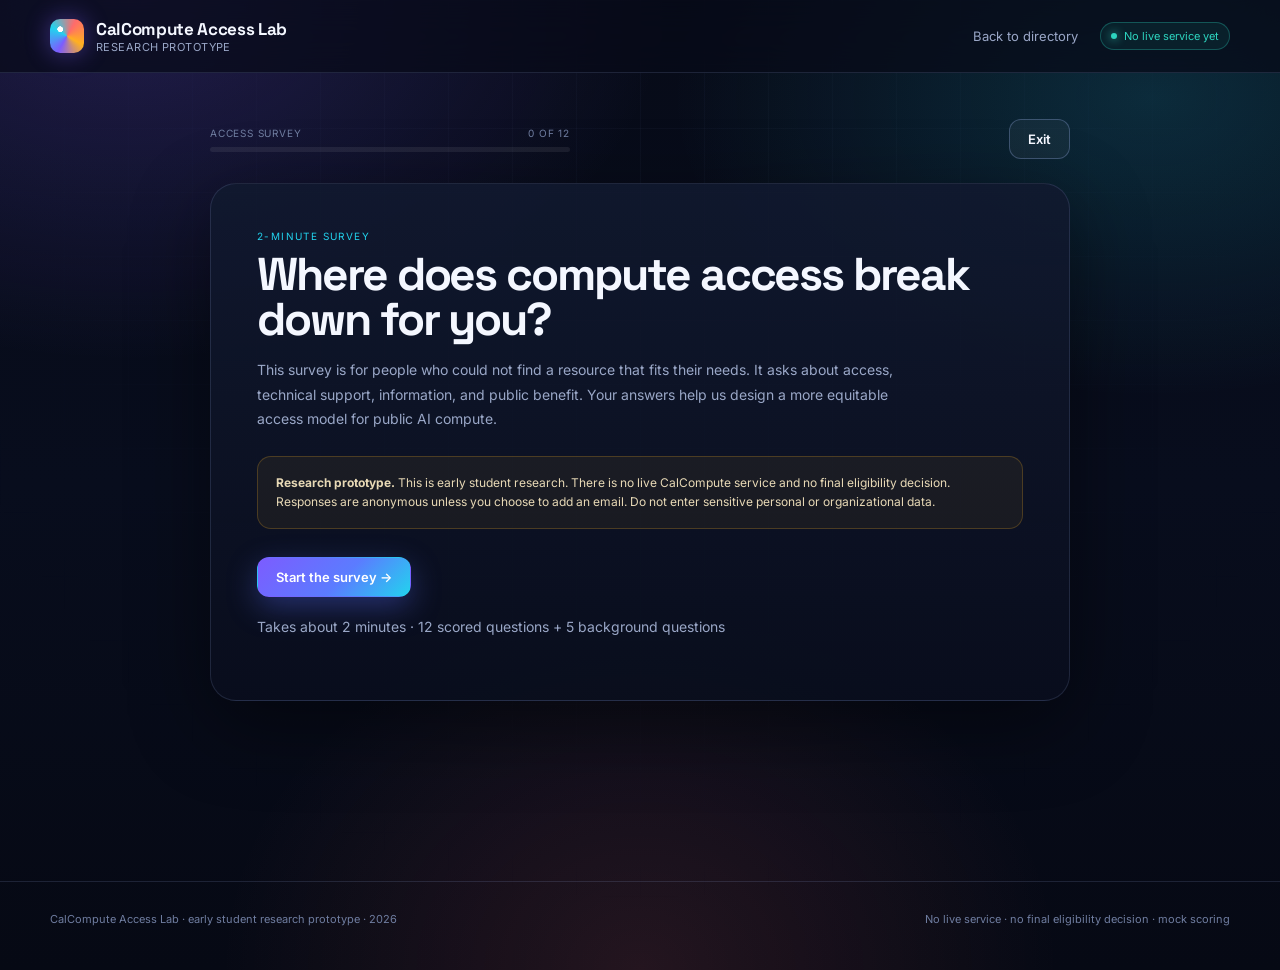
==== survey/index.html @ 409b7c7a "Add CalCompute access survey research prototype" ====
<!doctype html>
<html lang="en">
<head>
  <meta charset="utf-8">
  <meta name="viewport" content="width=device-width, initial-scale=1">
  <title>CalCompute Access Survey — Research prototype</title>
  <meta name="description" content="A 2-minute survey about access to public AI compute for California public-interest users.">
  <link rel="stylesheet" href="../assets/styles.css">
</head>
<body>

<header class="site-header">
  <div class="wrap">
    <a class="brand" href="../index.html">
      <span class="brand-mark" aria-hidden="true"></span>
      <span>
        <span class="brand-name">CalCompute Access Lab</span>
        <span class="brand-sub">Research prototype</span>
      </span>
    </a>
    <nav class="nav" aria-label="Primary">
      <a href="../index.html">Back to directory</a>
      <span class="badge">No live service yet</span>
    </nav>
  </div>
</header>

<main class="survey-page">
  <div class="survey-shell">

    <div class="survey-top">
      <div class="progress-wrap">
        <div class="progress-label">
          <span>Access survey</span>
          <span id="progressText">0 of 12</span>
        </div>
        <div class="progress-track">
          <div class="progress-fill" id="progressFill"></div>
        </div>
      </div>
      <a class="btn btn-ghost" href="../index.html">Exit</a>
    </div>

    <section class="survey-card" id="introCard">
      <div class="survey-intro">
        <div class="section-kicker">2-minute survey</div>
        <h1>Where does compute access break down for you?</h1>
        <p>
          This survey is for people who could not find a resource that fits their needs.
          It asks about access, technical support, information, and public benefit.
          Your answers help us design a more equitable access model for public AI compute.
        </p>
        <div class="consent">
          <strong>Research prototype.</strong> This is early student research. There is no live CalCompute
          service and no final eligibility decision. Responses are anonymous unless you choose to add an email.
          Do not enter sensitive personal or organizational data.
        </div>
        <button class="btn btn-primary" type="button" id="startBtn">Start the survey →</button>
        <p class="fine">Takes about 2 minutes · 12 scored questions + 5 background questions</p>
      </div>
    </section>

    <form class="survey-card" id="surveyForm" novalidate style="display:none;">
      <section class="section-block">
        <div class="section-kicker">About you</div>
        <h2>Context</h2>
        <p class="hint">These questions are not scored. They help us understand who is answering.</p>

        <div class="field-grid">
          <div class="field">
            <label for="role">Your role</label>
            <select id="role" name="role">
              <option value="">Select one</option>
              <option>Community college instructor</option>
              <option>Community college staff</option>
              <option>Nonprofit staff or lead</option>
              <option>State analyst</option>
              <option>County or city analyst</option>
              <option>Independent researcher</option>
              <option>Small social enterprise / B Corp</option>
              <option>Student</option>
              <option>Other</option>
            </select>
          </div>

          <div class="field">
            <label for="orgType">Organization type</label>
            <select id="orgType" name="orgType">
              <option value="">Select one</option>
              <option>Community college</option>
              <option>Nonprofit</option>
              <option>State agency</option>
              <option>County agency</option>
              <option>City agency</option>
              <option>Tribal organization</option>
              <option>Small social enterprise / B Corp</option>
              <option>Independent / no institution</option>
              <option>Other</option>
            </select>
          </div>

          <div class="field">
            <label for="region">California region</label>
            <select id="region" name="region">
              <option value="">Select one</option>
              <option>North State</option>
              <option>Redwood</option>
              <option>Capital</option>
              <option>Sierra</option>
              <option>Bay Area</option>
              <option>North San Joaquin</option>
              <option>Central San Joaquin</option>
              <option>Central Coast</option>
              <option>Kern County</option>
              <option>Los Angeles County</option>
              <option>Orange County</option>
              <option>Inland SoCal</option>
              <option>Southern Border</option>
              <option>Statewide</option>
              <option>Outside California</option>
            </select>
          </div>

          <div class="field">
            <label for="stage">Project stage</label>
            <select id="stage" name="stage">
              <option value="">Select one</option>
              <option>Idea</option>
              <option>Pilot</option>
              <option>Operating</option>
              <option>Scaling</option>
            </select>
          </div>

          <div class="field full">
            <label for="lookingFor">What resource were you looking for?</label>
            <textarea id="lookingFor" name="lookingFor" placeholder="For example: GPU hours for a class, inference credits for a small public service, help fine-tuning an open model…"></textarea>
          </div>
        </div>
      </section>

      <section class="section-block">
        <div class="section-kicker">Dimension 1</div>
        <h2>Resource accessibility</h2>
        <p class="hint">Higher scores mean more limited access.</p>
        <div id="questions-resource"></div>
      </section>

      <section class="section-block">
        <div class="section-kicker">Dimension 2</div>
        <h2>Technical capacity</h2>
        <p class="hint">Higher scores mean more support is needed.</p>
        <div id="questions-support"></div>
      </section>

      <section class="section-block">
        <div class="section-kicker">Dimension 3</div>
        <h2>Complete information</h2>
        <p class="hint">Higher scores mean less clarity about what you qualify for.</p>
        <div id="questions-info"></div>
      </section>

      <section class="section-block">
        <div class="section-kicker">Dimension 4</div>
        <h2>Public benefit</h2>
        <p class="hint">Higher scores mean stronger public value.</p>
        <div id="questions-benefit"></div>
      </section>

      <div class="form-error" id="formError" role="alert">
        Please answer all 12 scored questions before seeing your result.
      </div>

      <div class="survey-actions">
        <span class="fine">Your result is a preliminary screening, not a final decision.</span>
        <button class="btn btn-primary" type="submit" id="submitBtn">See my result →</button>
      </div>
    </form>

    <section class="survey-card result" id="resultCard">
      <div class="result-head">
        <div>
          <div class="result-band" id="resultBand">Result</div>
          <h1 id="resultTitle">Your access profile</h1>
          <p class="sub" id="resultSub"></p>
        </div>
        <a class="btn btn-ghost" href="../index.html">Back to directory</a>
      </div>

      <div class="score-grid">
        <div class="score-card">
          <div class="k">Access need</div>
          <div class="v"><span id="scoreAccess">0</span><span style="font-size:12px;color:#9aa7c7;"> / 15</span></div>
          <div class="d">Resource accessibility</div>
        </div>
        <div class="score-card">
          <div class="k">Information need</div>
          <div class="v"><span id="scoreInfo">0</span><span style="font-size:12px;color:#9aa7c7;"> / 15</span></div>
          <div class="d">Complete information</div>
        </div>
        <div class="score-card">
          <div class="k">Support need</div>
          <div class="v"><span id="scoreSupport">0</span><span style="font-size:12px;color:#9aa7c7;"> / 15</span></div>
          <div class="d">Technical capacity</div>
        </div>
        <div class="score-card">
          <div class="k">Public benefit</div>
          <div class="v"><span id="scoreBenefit">0</span><span style="font-size:12px;color:#9aa7c7;"> / 15</span></div>
          <div class="d">Public benefit</div>
        </div>
      </div>

      <div class="matrix-card">
        <div class="matrix-head">
          <h3>Equity Access Matrix</h3>
          <div class="legend">
            <span><i style="background:#ff6b6b;"></i> Priority</span>
            <span><i style="background:#ffb020;"></i> Eligible with support</span>
            <span><i style="background:#2dd4bf;"></i> Signpost</span>
            <span><i style="background:#7c5cff;"></i> Sample users</span>
          </div>
        </div>
        <svg id="matrix" viewBox="0 0 820 560" role="img" aria-label="Equity access matrix showing need, public benefit, and support need"></svg>
        <p class="matrix-note">
          X = need (resource access + information). Y = public benefit. Bubble size = support need.
          Sample users are illustrative; your dot is the highlighted one.
        </p>
      </div>

      <div class="bars">
        <div class="bar-row"><span class="name">Resource access</span><span class="bar-track"><span class="bar-fill" id="barAccess"></span></span><span class="val" id="barAccessVal">0/15</span></div>
        <div class="bar-row"><span class="name">Information</span><span class="bar-track"><span class="bar-fill" id="barInfo"></span></span><span class="val" id="barInfoVal">0/15</span></div>
        <div class="bar-row"><span class="name">Support need</span><span class="bar-track"><span class="bar-fill" id="barSupport"></span></span><span class="val" id="barSupportVal">0/15</span></div>
        <div class="bar-row"><span class="name">Public benefit</span><span class="bar-track"><span class="bar-fill" id="barBenefit"></span></span><span class="val" id="barBenefitVal">0/15</span></div>
      </div>

      <div class="next-box" id="nextBox"></div>

      <div class="result-actions">
        <button class="btn btn-primary" type="button" id="downloadBtn">Download my result (JSON)</button>
        <button class="btn btn-ghost" type="button" id="retakeBtn">Retake the survey</button>
      </div>

      <p class="fine">
        This prototype does not provide access to CalCompute or any other compute resource.
        It does not make a final eligibility decision. If you add an email, it is used only to follow up
        about this research.
      </p>
    </section>

  </div>
</main>

<footer class="site-footer">
  <div class="wrap">
    <div>CalCompute Access Lab · early student research prototype · 2026</div>
    <div>No live service · no final eligibility decision · mock scoring</div>
  </div>
</footer>

<script src="../assets/matrix.js"></script>
<script src="../assets/survey.js"></script>
</body>
</html>
---- assets/styles.css ----
@import url("https://fonts.googleapis.com/css2?family=Inter:wght@400;500;600;700&family=Space+Grotesk:wght@500;600;700&display=swap");

:root {
  --bg: #070b18;
  --bg-2: #0b1226;
  --panel: rgba(18, 26, 48, 0.72);
  --panel-2: rgba(26, 36, 66, 0.72);
  --stroke: rgba(150, 170, 220, 0.16);
  --stroke-strong: rgba(170, 190, 255, 0.28);
  --text: #f4f7ff;
  --muted: #9aa7c7;
  --muted-2: #6f7da0;
  --violet: #7c5cff;
  --cyan: #22d3ee;
  --coral: #ff6b6b;
  --amber: #ffb020;
  --mint: #2dd4bf;
  --blue: #4f8cff;
  --shadow: 0 24px 80px rgba(0, 0, 0, 0.45);
  --radius: 22px;
  --radius-sm: 14px;
}

* { box-sizing: border-box; }

html, body {
  margin: 0;
  padding: 0;
  min-height: 100%;
  background: var(--bg);
  color: var(--text);
  font-family: "Inter", -apple-system, BlinkMacSystemFont, "Segoe UI", sans-serif;
  -webkit-font-smoothing: antialiased;
}

body {
  background:
    radial-gradient(900px 600px at 10% 0%, rgba(124, 92, 255, 0.22), transparent 60%),
    radial-gradient(800px 500px at 90% 10%, rgba(34, 211, 238, 0.16), transparent 60%),
    radial-gradient(700px 600px at 50% 100%, rgba(255, 107, 107, 0.12), transparent 60%),
    linear-gradient(180deg, #070b18 0%, #080d1d 50%, #060914 100%);
  overflow-x: hidden;
}

body::before {
  content: "";
  position: fixed;
  inset: 0;
  background-image:
    linear-gradient(rgba(140, 160, 220, 0.045) 1px, transparent 1px),
    linear-gradient(90deg, rgba(140, 160, 220, 0.045) 1px, transparent 1px);
  background-size: 64px 64px;
  mask-image: radial-gradient(circle at 50% 20%, black, transparent 78%);
  pointer-events: none;
  z-index: 0;
}

a { color: inherit; }

.wrap {
  position: relative;
  z-index: 1;
  width: min(1180px, calc(100% - 40px));
  margin: 0 auto;
}

/* ---------------- header ---------------- */

.site-header {
  position: sticky;
  top: 0;
  z-index: 20;
  backdrop-filter: blur(18px);
  background: rgba(7, 11, 24, 0.72);
  border-bottom: 1px solid var(--stroke);
}

.site-header .wrap {
  display: flex;
  align-items: center;
  justify-content: space-between;
  height: 72px;
}

.brand {
  display: flex;
  align-items: center;
  gap: 12px;
  text-decoration: none;
}

.brand-mark {
  width: 34px;
  height: 34px;
  border-radius: 10px;
  background:
    radial-gradient(circle at 30% 30%, #fff 0 8%, transparent 9%),
    conic-gradient(from 210deg, var(--violet), var(--cyan), var(--coral), var(--amber), var(--violet));
  box-shadow: 0 0 24px rgba(124, 92, 255, 0.45);
}

.brand-name {
  font-family: "Space Grotesk", sans-serif;
  font-weight: 700;
  letter-spacing: -0.02em;
  font-size: 17px;
}

.brand-sub {
  display: block;
  font-family: "Inter", sans-serif;
  font-weight: 400;
  font-size: 11px;
  color: var(--muted);
  letter-spacing: 0.04em;
  text-transform: uppercase;
}

.nav {
  display: flex;
  align-items: center;
  gap: 22px;
  font-size: 13px;
  color: var(--muted);
}

.nav a { text-decoration: none; }
.nav a:hover { color: var(--text); }

.badge {
  display: inline-flex;
  align-items: center;
  gap: 7px;
  font-size: 11px;
  color: var(--mint);
  border: 1px solid rgba(45, 212, 191, 0.3);
  background: rgba(45, 212, 191, 0.08);
  padding: 6px 10px;
  border-radius: 999px;
  white-space: nowrap;
}

.badge::before {
  content: "";
  width: 6px;
  height: 6px;
  border-radius: 50%;
  background: var(--mint);
  box-shadow: 0 0 10px var(--mint);
}

/* ---------------- hero ---------------- */

.hero {
  padding: 72px 0 28px;
}

.eyebrow {
  font-size: 11px;
  letter-spacing: 0.18em;
  text-transform: uppercase;
  color: var(--cyan);
  margin-bottom: 18px;
}

h1 {
  font-family: "Space Grotesk", sans-serif;
  font-size: clamp(38px, 6vw, 68px);
  line-height: 0.98;
  letter-spacing: -0.045em;
  margin: 0 0 20px;
  max-width: 900px;
}

.gradient-text {
  background: linear-gradient(92deg, #fff 0%, #b9c7ff 35%, var(--cyan) 62%, var(--violet) 100%);
  -webkit-background-clip: text;
  background-clip: text;
  color: transparent;
}

.lede {
  max-width: 640px;
  font-size: 16px;
  line-height: 1.7;
  color: var(--muted);
  margin: 0 0 28px;
}

.searchbar {
  display: flex;
  align-items: center;
  gap: 10px;
  max-width: 620px;
  padding: 8px 8px 8px 18px;
  border-radius: 16px;
  border: 1px solid var(--stroke-strong);
  background: rgba(14, 20, 40, 0.75);
  box-shadow: inset 0 1px 0 rgba(255, 255, 255, 0.04);
}

.searchbar input {
  flex: 1;
  min-width: 0;
  background: transparent;
  border: 0;
  outline: 0;
  color: var(--text);
  font-size: 14px;
  padding: 10px 0;
}

.searchbar input::placeholder { color: var(--muted-2); }

.btn {
  display: inline-flex;
  align-items: center;
  justify-content: center;
  gap: 9px;
  border: 1px solid transparent;
  border-radius: 12px;
  padding: 11px 18px;
  font-size: 13px;
  font-weight: 600;
  text-decoration: none;
  cursor: pointer;
  transition: transform 0.18s ease, box-shadow 0.18s ease, background 0.18s ease;
  font-family: inherit;
}

.btn:hover { transform: translateY(-1px); }

.btn-primary {
  background: linear-gradient(135deg, var(--violet), #5b7cff 55%, var(--cyan));
  color: #fff;
  box-shadow: 0 10px 30px rgba(92, 110, 255, 0.35);
}

.btn-primary:hover { box-shadow: 0 14px 36px rgba(92, 110, 255, 0.5); }

.btn-ghost {
  background: rgba(255, 255, 255, 0.04);
  border-color: var(--stroke-strong);
  color: var(--text);
}

.btn-ghost:hover { background: rgba(255, 255, 255, 0.08); }

.filters {
  display: flex;
  flex-wrap: wrap;
  gap: 9px;
  margin: 26px 0 0;
}

.pill {
  font-size: 12px;
  color: var(--muted);
  border: 1px solid var(--stroke);
  background: rgba(255, 255, 255, 0.025);
  padding: 8px 12px;
  border-radius: 999px;
  cursor: pointer;
  transition: 0.18s ease;
}

.pill:hover, .pill.active {
  color: var(--text);
  border-color: rgba(124, 92, 255, 0.5);
  background: rgba(124, 92, 255, 0.12);
}

/* ---------------- cards ---------------- */

.section-head {
  display: flex;
  align-items: end;
  justify-content: space-between;
  gap: 20px;
  margin: 54px 0 20px;
}

.section-head h2 {
  font-family: "Space Grotesk", sans-serif;
  font-size: 26px;
  letter-spacing: -0.03em;
  margin: 0;
}

.section-head p {
  margin: 7px 0 0;
  color: var(--muted);
  font-size: 13px;
}

.grid {
  display: grid;
  grid-template-columns: repeat(3, minmax(0, 1fr));
  gap: 16px;
}

.card {
  position: relative;
  padding: 22px;
  border-radius: var(--radius);
  border: 1px solid var(--stroke);
  background: linear-gradient(180deg, rgba(19, 27, 50, 0.82), rgba(11, 17, 34, 0.72));
  box-shadow: 0 18px 50px rgba(0, 0, 0, 0.28);
  overflow: hidden;
  transition: transform 0.2s ease, border-color 0.2s ease;
}

.card:hover {
  transform: translateY(-3px);
  border-color: rgba(124, 92, 255, 0.42);
}

.card::after {
  content: "";
  position: absolute;
  inset: -40% -30% auto auto;
  width: 220px;
  height: 220px;
  border-radius: 50%;
  background: radial-gradient(circle, rgba(124, 92, 255, 0.22), transparent 65%);
  pointer-events: none;
}

.card .tag {
  display: inline-flex;
  font-size: 10px;
  letter-spacing: 0.09em;
  text-transform: uppercase;
  color: var(--cyan);
  background: rgba(34, 211, 238, 0.08);
  border: 1px solid rgba(34, 211, 238, 0.22);
  padding: 5px 8px;
  border-radius: 999px;
  margin-bottom: 16px;
}

.card h3 {
  font-family: "Space Grotesk", sans-serif;
  font-size: 19px;
  letter-spacing: -0.02em;
  margin: 0 0 10px;
}

.card p {
  font-size: 13px;
  line-height: 1.65;
  color: var(--muted);
  margin: 0 0 18px;
}

.card .meta {
  display: flex;
  align-items: center;
  justify-content: space-between;
  font-size: 11px;
  color: var(--muted-2);
  border-top: 1px solid var(--stroke);
  padding-top: 14px;
}

.card .meta a { color: var(--cyan); text-decoration: none; }

/* ---------------- popup ---------------- */

.popup-overlay {
  position: fixed;
  inset: 0;
  z-index: 100;
  display: none;
  align-items: center;
  justify-content: center;
  padding: 20px;
  background: rgba(4, 7, 16, 0.72);
  backdrop-filter: blur(10px);
}

.popup-overlay.open { display: flex; animation: fadeIn 0.25s ease; }

.popup {
  position: relative;
  width: min(520px, 100%);
  border-radius: 26px;
  border: 1px solid rgba(170, 190, 255, 0.28);
  background:
    radial-gradient(500px 240px at 0% 0%, rgba(124, 92, 255, 0.25), transparent 70%),
    radial-gradient(400px 240px at 100% 100%, rgba(34, 211, 238, 0.18), transparent 70%),
    linear-gradient(180deg, #111a34, #0a1022);
  box-shadow: var(--shadow);
  padding: 34px;
  animation: popIn 0.3s cubic-bezier(0.2, 0.9, 0.3, 1.1);
  overflow: hidden;
}

.popup::before {
  content: "";
  position: absolute;
  inset: 0;
  background-image: linear-gradient(rgba(255,255,255,0.03) 1px, transparent 1px), linear-gradient(90deg, rgba(255,255,255,0.03) 1px, transparent 1px);
  background-size: 40px 40px;
  mask-image: radial-gradient(circle at 30% 0%, black, transparent 70%);
  pointer-events: none;
}

.popup .kicker {
  position: relative;
  font-size: 10px;
  letter-spacing: 0.16em;
  text-transform: uppercase;
  color: var(--amber);
  margin-bottom: 16px;
}

.popup h2 {
  position: relative;
  font-family: "Space Grotesk", sans-serif;
  font-size: clamp(26px, 4vw, 34px);
  line-height: 1.08;
  letter-spacing: -0.035em;
  margin: 0 0 14px;
}

.popup p {
  position: relative;
  font-size: 14px;
  line-height: 1.65;
  color: var(--muted);
  margin: 0 0 26px;
}

.popup-actions {
  position: relative;
  display: flex;
  flex-wrap: wrap;
  gap: 10px;
  align-items: center;
}

.popup-close {
  position: absolute;
  top: 16px;
  right: 16px;
  width: 34px;
  height: 34px;
  border-radius: 50%;
  border: 1px solid var(--stroke);
  background: rgba(255, 255, 255, 0.04);
  color: var(--muted);
  font-size: 18px;
  line-height: 1;
  cursor: pointer;
  z-index: 2;
}

.popup-close:hover { color: var(--text); background: rgba(255,255,255,0.08); }

.fab {
  position: fixed;
  right: 24px;
  bottom: 24px;
  z-index: 40;
  display: inline-flex;
  align-items: center;
  gap: 9px;
  padding: 12px 16px;
  border-radius: 999px;
  border: 1px solid rgba(255, 255, 255, 0.16);
  background: rgba(17, 24, 46, 0.9);
  color: var(--text);
  font-size: 12px;
  font-weight: 600;
  cursor: pointer;
  box-shadow: 0 14px 40px rgba(0, 0, 0, 0.4);
  backdrop-filter: blur(12px);
}

.fab:hover { border-color: rgba(124, 92, 255, 0.55); }

.fab-dot {
  width: 8px;
  height: 8px;
  border-radius: 50%;
  background: var(--amber);
  box-shadow: 0 0 12px var(--amber);
}

/* ---------------- footer ---------------- */

.site-footer {
  margin-top: 80px;
  border-top: 1px solid var(--stroke);
  padding: 28px 0 42px;
  color: var(--muted-2);
  font-size: 11px;
  line-height: 1.7;
}

.site-footer .wrap {
  display: flex;
  flex-wrap: wrap;
  justify-content: space-between;
  gap: 18px;
}

/* ---------------- survey ---------------- */

.survey-page {
  padding: 46px 0 100px;
}

.survey-shell {
  width: min(860px, calc(100% - 36px));
  margin: 0 auto;
  position: relative;
  z-index: 1;
}

.survey-top {
  display: flex;
  align-items: center;
  justify-content: space-between;
  gap: 16px;
  margin-bottom: 24px;
}

.progress-wrap {
  flex: 1;
  max-width: 360px;
}

.progress-label {
  display: flex;
  justify-content: space-between;
  font-size: 10px;
  letter-spacing: 0.08em;
  text-transform: uppercase;
  color: var(--muted-2);
  margin-bottom: 8px;
}

.progress-track {
  height: 5px;
  border-radius: 999px;
  background: rgba(255, 255, 255, 0.07);
  overflow: hidden;
}

.progress-fill {
  height: 100%;
  width: 0%;
  border-radius: inherit;
  background: linear-gradient(90deg, var(--violet), var(--cyan), var(--mint));
  transition: width 0.35s ease;
}

.survey-card {
  border-radius: 26px;
  border: 1px solid var(--stroke);
  background: linear-gradient(180deg, rgba(17, 25, 47, 0.9), rgba(9, 14, 29, 0.84));
  box-shadow: var(--shadow);
  padding: clamp(24px, 5vw, 46px);
}

.survey-intro h1 {
  font-size: clamp(32px, 5vw, 46px);
  margin-bottom: 16px;
}

.survey-intro p {
  color: var(--muted);
  font-size: 14px;
  line-height: 1.75;
  max-width: 640px;
}

.consent {
  margin: 24px 0 28px;
  padding: 16px 18px;
  border-radius: 14px;
  border: 1px solid rgba(255, 176, 32, 0.22);
  background: rgba(255, 176, 32, 0.06);
  font-size: 12px;
  line-height: 1.65;
  color: #e8d9b6;
}

.section-block {
  padding: 28px 0;
  border-top: 1px solid var(--stroke);
}

.section-block:first-of-type { border-top: 0; padding-top: 0; }

.section-kicker {
  font-size: 10px;
  letter-spacing: 0.14em;
  text-transform: uppercase;
  color: var(--cyan);
  margin-bottom: 10px;
}

.section-block h2 {
  font-family: "Space Grotesk", sans-serif;
  font-size: 22px;
  letter-spacing: -0.02em;
  margin: 0 0 8px;
}

.section-block .hint {
  color: var(--muted);
  font-size: 12px;
  line-height: 1.6;
  margin: 0 0 18px;
}

.field-grid {
  display: grid;
  grid-template-columns: 1fr 1fr;
  gap: 14px;
}

.field {
  display: flex;
  flex-direction: column;
  gap: 7px;
}

.field.full { grid-column: 1 / -1; }

.field label {
  font-size: 11px;
  color: var(--muted);
  letter-spacing: 0.03em;
}

.field select,
.field input,
.field textarea {
  width: 100%;
  border: 1px solid var(--stroke-strong);
  background: rgba(8, 13, 28, 0.7);
  color: var(--text);
  border-radius: 11px;
  padding: 11px 12px;
  font-family: inherit;
  font-size: 13px;
  outline: none;
}

.field select:focus,
.field input:focus,
.field textarea:focus { border-color: rgba(124, 92, 255, 0.62); }

.field textarea { min-height: 82px; resize: vertical; }

.question {
  padding: 18px 0;
  border-top: 1px solid rgba(150, 170, 220, 0.1);
}

.question:first-of-type { border-top: 0; padding-top: 0; }

.q-title {
  font-size: 14px;
  line-height: 1.55;
  margin: 0 0 12px;
  color: #e9eeff;
}

.likert {
  display: grid;
  grid-template-columns: repeat(6, minmax(0, 1fr));
  gap: 8px;
}

.likert input { position: absolute; opacity: 0; pointer-events: none; }

.likert label {
  display: flex;
  flex-direction: column;
  align-items: center;
  justify-content: center;
  gap: 4px;
  min-height: 58px;
  padding: 8px 6px;
  border-radius: 12px;
  border: 1px solid var(--stroke);
  background: rgba(255, 255, 255, 0.025);
  cursor: pointer;
  text-align: center;
  transition: 0.16s ease;
}

.likert label:hover { border-color: rgba(124, 92, 255, 0.48); background: rgba(124, 92, 255, 0.08); }

.likert input:checked + label {
  border-color: var(--violet);
  background: linear-gradient(180deg, rgba(124, 92, 255, 0.26), rgba(34, 211, 238, 0.1));
  box-shadow: 0 0 0 1px rgba(124, 92, 255, 0.32), 0 8px 24px rgba(124, 92, 255, 0.18);
}

.likert .num {
  font-family: "Space Grotesk", sans-serif;
  font-size: 15px;
  font-weight: 700;
}

.likert .lbl {
  font-size: 9px;
  line-height: 1.25;
  color: var(--muted);
}

.survey-actions {
  display: flex;
  flex-wrap: wrap;
  gap: 10px;
  align-items: center;
  justify-content: space-between;
  margin-top: 26px;
  padding-top: 22px;
  border-top: 1px solid var(--stroke);
}

.form-error {
  display: none;
  margin-top: 14px;
  padding: 12px 14px;
  border-radius: 10px;
  border: 1px solid rgba(255, 107, 107, 0.35);
  background: rgba(255, 107, 107, 0.08);
  color: #ffb8b8;
  font-size: 12px;
}

.form-error.show { display: block; }

/* ---------------- result ---------------- */

.result { display: none; }

.result.show { display: block; animation: fadeUp 0.45s ease; }

.result-head {
  display: flex;
  flex-wrap: wrap;
  align-items: flex-start;
  justify-content: space-between;
  gap: 18px;
  margin-bottom: 24px;
}

.result-band {
  display: inline-flex;
  align-items: center;
  gap: 8px;
  padding: 7px 12px;
  border-radius: 999px;
  font-size: 11px;
  font-weight: 700;
  letter-spacing: 0.04em;
  text-transform: uppercase;
}

.band-priority { color: #ffd8d8; background: rgba(255, 107, 107, 0.14); border: 1px solid rgba(255, 107, 107, 0.42); }
.band-support { color: #ffe7b8; background: rgba(255, 176, 32, 0.12); border: 1px solid rgba(255, 176, 32, 0.38); }
.band-signpost { color: #c9f7ef; background: rgba(45, 212, 191, 0.1); border: 1px solid rgba(45, 212, 191, 0.34); }

.result h1 {
  font-size: clamp(30px, 4.6vw, 44px);
  margin: 0 0 8px;
}

.result .sub {
  color: var(--muted);
  font-size: 13px;
  line-height: 1.65;
  max-width: 620px;
}

.score-grid {
  display: grid;
  grid-template-columns: repeat(4, minmax(0, 1fr));
  gap: 10px;
  margin: 24px 0;
}

.score-card {
  padding: 16px;
  border-radius: 14px;
  border: 1px solid var(--stroke);
  background: rgba(255, 255, 255, 0.025);
}

.score-card .k {
  font-size: 10px;
  color: var(--muted-2);
  letter-spacing: 0.06em;
  text-transform: uppercase;
}

.score-card .v {
  font-family: "Space Grotesk", sans-serif;
  font-size: 24px;
  font-weight: 700;
  margin-top: 6px;
}

.score-card .d {
  font-size: 10px;
  color: var(--muted);
  margin-top: 2px;
}

.matrix-card {
  margin: 26px 0;
  padding: 18px;
  border-radius: 20px;
  border: 1px solid var(--stroke);
  background:
    radial-gradient(600px 300px at 10% 0%, rgba(124, 92, 255, 0.14), transparent 70%),
    radial-gradient(500px 300px at 100% 100%, rgba(34, 211, 238, 0.1), transparent 70%),
    rgba(8, 13, 28, 0.6);
  overflow: hidden;
}

.matrix-head {
  display: flex;
  flex-wrap: wrap;
  align-items: center;
  justify-content: space-between;
  gap: 10px;
  margin-bottom: 8px;
}

.matrix-head h3 {
  font-family: "Space Grotesk", sans-serif;
  font-size: 16px;
  margin: 0;
  letter-spacing: -0.01em;
}

.matrix-head .legend {
  display: flex;
  flex-wrap: wrap;
  gap: 12px;
  font-size: 10px;
  color: var(--muted);
}

.legend span { display: inline-flex; align-items: center; gap: 5px; }

.legend i {
  width: 8px;
  height: 8px;
  border-radius: 50%;
  display: inline-block;
}

#matrix { width: 100%; height: auto; display: block; }

.matrix-note {
  margin-top: 8px;
  font-size: 10px;
  color: var(--muted-2);
  line-height: 1.6;
}

.bars {
  display: grid;
  gap: 12px;
  margin: 22px 0;
}

.bar-row {
  display: grid;
  grid-template-columns: 140px 1fr 44px;
  gap: 12px;
  align-items: center;
  font-size: 11px;
}

.bar-row .name { color: var(--muted); }
.bar-track { display: block; height: 7px; border-radius: 999px; background: rgba(255,255,255,0.07); overflow: hidden; }
.bar-fill { display: block; height: 100%; border-radius: inherit; background: linear-gradient(90deg, var(--violet), var(--cyan), var(--mint)); }
.bar-row .val { text-align: right; color: var(--muted); font-variant-numeric: tabular-nums; }

.next-box {
  margin: 22px 0;
  padding: 18px;
  border-radius: 14px;
  border: 1px solid var(--stroke);
  background: rgba(255, 255, 255, 0.025);
  font-size: 12px;
  line-height: 1.7;
  color: var(--muted);
}

.next-box strong { color: var(--text); }

.result-actions { display: flex; flex-wrap: wrap; gap: 10px; margin-top: 22px; }

.fine { font-size: 10px; color: var(--muted-2); line-height: 1.65; margin-top: 18px; }

/* ---------------- animations ---------------- */

@keyframes fadeIn { from { opacity: 0; } to { opacity: 1; } }
@keyframes popIn { from { opacity: 0; transform: translateY(10px) scale(0.98); } to { opacity: 1; transform: none; } }
@keyframes fadeUp { from { opacity: 0; transform: translateY(12px); } to { opacity: 1; transform: none; } }

.pulse {
  animation: pulse 2.4s ease-out infinite;
  transform-origin: center;
}

@keyframes pulse {
  0% { opacity: 0.55; transform: scale(0.6); }
  70% { opacity: 0; transform: scale(2.4); }
  100% { opacity: 0; transform: scale(2.4); }
}

/* ---------------- responsive ---------------- */

@media (max-width: 900px) {
  .grid { grid-template-columns: 1fr 1fr; }
  .score-grid { grid-template-columns: 1fr 1fr; }
}

@media (max-width: 640px) {
  .nav { display: none; }
  .grid { grid-template-columns: 1fr; }
  .field-grid { grid-template-columns: 1fr; }
  .likert { grid-template-columns: repeat(3, minmax(0, 1fr)); }
  .bar-row { grid-template-columns: 100px 1fr 38px; }
  .popup { padding: 26px 22px; }
  .fab { right: 14px; bottom: 14px; }
}

@media (prefers-reduced-motion: reduce) {
  *, *::before, *::after {
    animation-duration: 0.001ms !important;
    animation-iteration-count: 1 !important;
    transition-duration: 0.001ms !important;
  }
}
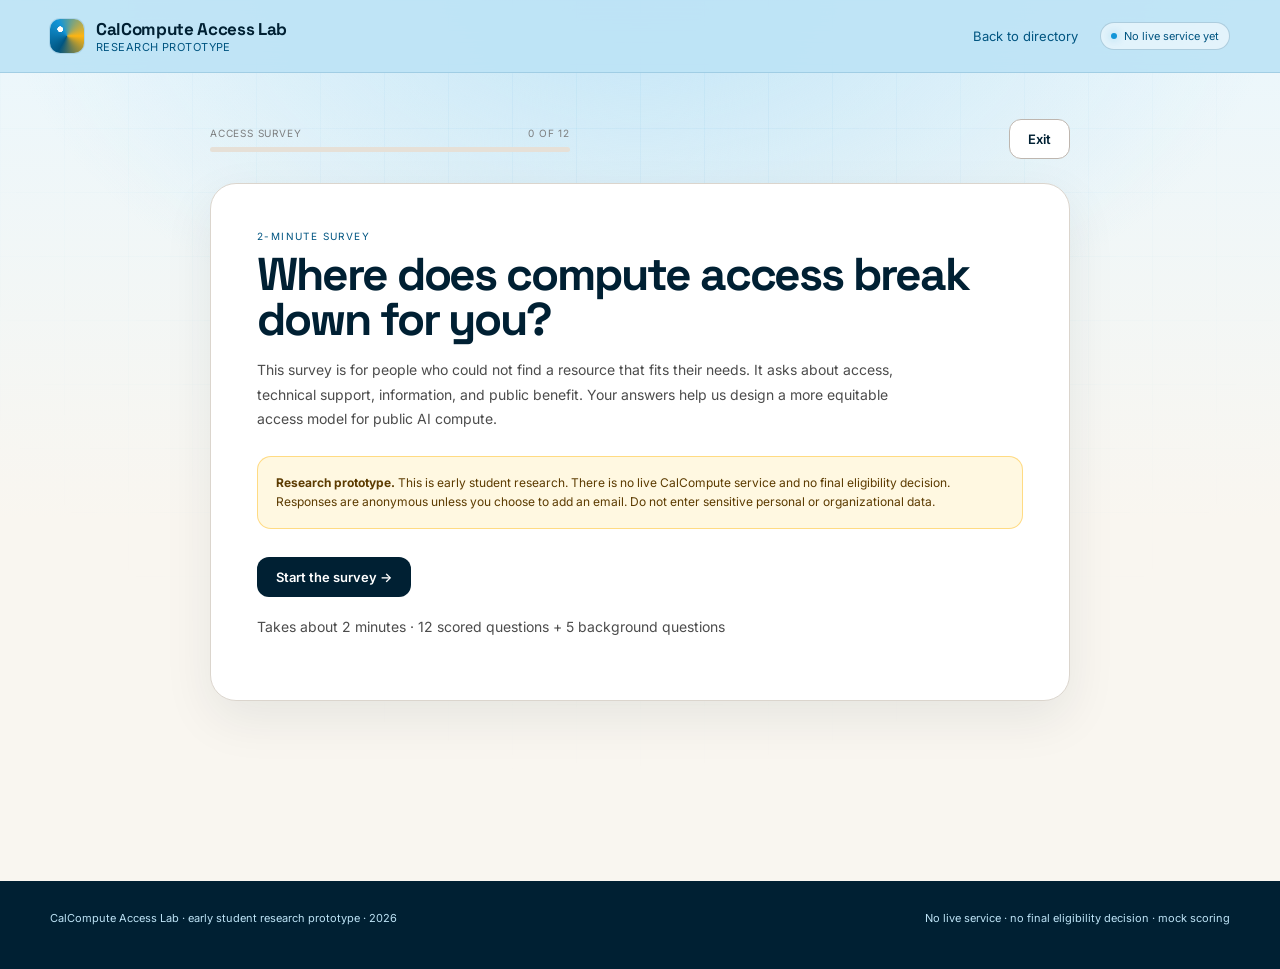
==== commit 42c80463: "Switch to CalCompute light theme and larger type" ====
--- a/survey/index.html
+++ b/survey/index.html
@@ -6,6 +6,7 @@
   <title>CalCompute Access Survey — Research prototype</title>
   <meta name="description" content="A 2-minute survey about access to public AI compute for California public-interest users.">
   <link rel="stylesheet" href="../assets/styles.css">
+  <link rel="stylesheet" href="../assets/theme-calcompute.css">
 </head>
 <body>
 
@@ -236,6 +237,25 @@
 
       <div class="next-box" id="nextBox"></div>
 
+      <div class="contact-box">
+        <div class="contact-kicker">Send this result to CalCompute</div>
+        <h3>We will contact you within 1 hour.</h3>
+        <p>
+          Your result will be sent to CalCompute. We will contact you within 1 hour.
+          Please leave your email or phone so we can follow up.
+        </p>
+        <form class="contact-form" id="contactForm" novalidate>
+          <label class="sr-only" for="contactValue">Email or phone</label>
+          <input type="text" id="contactValue" name="contact" placeholder="Email or phone" autocomplete="email" inputmode="text" required>
+          <button class="btn btn-primary" type="submit" id="contactSubmit">Send my result</button>
+        </form>
+        <p class="contact-status" id="contactStatus" role="status" aria-live="polite"></p>
+        <p class="contact-fine">
+          By submitting, you agree to be contacted about this research. This is a research prototype;
+          in this demo, no data leaves your browser.
+        </p>
+      </div>
+
       <div class="result-actions">
         <button class="btn btn-primary" type="button" id="downloadBtn">Download my result (JSON)</button>
         <button class="btn btn-ghost" type="button" id="retakeBtn">Retake the survey</button>
--- a/assets/styles.css
+++ b/assets/styles.css
@@ -947,3 +947,320 @@
     transition-duration: 0.001ms !important;
   }
 }
+
+/* Embed mode for Miro / iframe */
+body.embed .site-header,
+body.embed .site-footer,
+body.embed .fab {
+  display: none !important;
+}
+
+body.embed .hero {
+  padding-top: 30px;
+  padding-bottom: 12px;
+}
+
+body.embed .wrap {
+  width: min(1100px, calc(100% - 24px));
+}
+
+body.embed .popup-overlay {
+  padding: 14px;
+}
+
+body.embed .popup {
+  max-height: calc(100vh - 28px);
+  overflow: auto;
+}
+
+/* Contact / send result box */
+.contact-box {
+  margin: 28px 0;
+  padding: 28px;
+  border-radius: 22px;
+  border: 1px solid rgba(255, 176, 32, 0.28);
+  background:
+    radial-gradient(520px 260px at 0% 0%, rgba(255, 176, 32, 0.14), transparent 70%),
+    radial-gradient(420px 260px at 100% 100%, rgba(124, 92, 255, 0.16), transparent 70%),
+    rgba(10, 16, 32, 0.72);
+}
+
+.contact-kicker {
+  font-size: 11px;
+  letter-spacing: 0.15em;
+  text-transform: uppercase;
+  color: var(--amber);
+  margin-bottom: 12px;
+}
+
+.contact-box h3 {
+  font-family: "Space Grotesk", sans-serif;
+  font-size: clamp(28px, 3.6vw, 38px);
+  line-height: 1.08;
+  letter-spacing: -0.035em;
+  margin: 0 0 12px;
+  color: #ffffff;
+}
+
+.contact-box p {
+  font-size: 16px;
+  line-height: 1.65;
+  color: var(--muted);
+  margin: 0 0 18px;
+  max-width: 680px;
+}
+
+.contact-form {
+  display: flex;
+  flex-wrap: wrap;
+  gap: 10px;
+}
+
+.contact-form input {
+  flex: 1;
+  min-width: 260px;
+  border: 1px solid var(--stroke-strong);
+  background: rgba(8, 13, 28, 0.78);
+  color: var(--text);
+  border-radius: 12px;
+  padding: 14px 16px;
+  font-family: inherit;
+  font-size: 14px;
+  outline: none;
+}
+
+.contact-form input:focus { border-color: rgba(255, 176, 32, 0.62); }
+
+.contact-form .btn {
+  padding: 14px 22px;
+  font-size: 14px;
+}
+
+.contact-status {
+  min-height: 24px;
+  margin: 14px 0 0;
+  font-size: 14px;
+  line-height: 1.55;
+  color: var(--mint);
+}
+
+.contact-status.error { color: #ffb8b8; }
+
+.contact-fine {
+  font-size: 10px;
+  line-height: 1.6;
+  color: var(--muted-2);
+  margin: 10px 0 0;
+}
+
+.sr-only {
+  position: absolute;
+  width: 1px;
+  height: 1px;
+  padding: 0;
+  margin: -1px;
+  overflow: hidden;
+  clip: rect(0, 0, 0, 0);
+  white-space: nowrap;
+  border: 0;
+}
+
+@media (max-width: 640px) {
+  .contact-box { padding: 22px 18px; }
+  .contact-box h3 { font-size: 28px; }
+  .contact-box p { font-size: 15px; }
+}
+
+/* ---------------- directory clone ---------------- */
+
+.visually-hidden {
+  position: absolute !important;
+  width: 1px; height: 1px;
+  padding: 0; margin: -1px;
+  overflow: hidden; clip: rect(0 0 0 0);
+  white-space: nowrap; border: 0;
+}
+
+.dir-hero { padding: 58px 0 26px; }
+.dir-hero h1 {
+  font-size: clamp(34px, 5vw, 56px);
+  max-width: 1000px;
+  margin-bottom: 16px;
+}
+.dir-beta {
+  display: inline-block;
+  vertical-align: middle;
+  margin-left: 10px;
+  font-family: "Inter", sans-serif;
+  font-size: 10px;
+  letter-spacing: 0.08em;
+  text-transform: uppercase;
+  color: var(--cyan);
+  border: 1px solid rgba(34, 211, 238, 0.28);
+  background: rgba(34, 211, 238, 0.08);
+  padding: 5px 8px;
+  border-radius: 999px;
+}
+
+.dir-shell { padding-bottom: 30px; }
+
+.dir-toolbar {
+  display: flex;
+  align-items: center;
+  gap: 16px;
+  margin: 22px 0 18px;
+}
+
+.dir-search {
+  flex: 1;
+  max-width: 620px;
+  padding: 6px 6px 6px 16px;
+}
+
+.dir-search input {
+  padding: 10px 0;
+}
+
+.dir-count {
+  margin: 0;
+  font-size: 12px;
+  color: var(--muted);
+  white-space: nowrap;
+}
+
+.dir-filters {
+  display: grid;
+  gap: 14px;
+  padding: 18px;
+  border-radius: 18px;
+  border: 1px solid var(--stroke);
+  background: rgba(14, 20, 40, 0.55);
+}
+
+.dir-fieldset {
+  border: 0;
+  padding: 0;
+  margin: 0;
+}
+
+.dir-fieldset legend {
+  font-size: 10px;
+  letter-spacing: 0.12em;
+  text-transform: uppercase;
+  color: var(--muted-2);
+  margin-bottom: 9px;
+}
+
+.dir-pills { display: flex; flex-wrap: wrap; gap: 8px; }
+
+.dir-active {
+  margin: 16px 0 0;
+  font-size: 11px;
+  color: var(--muted);
+}
+.dir-active strong { color: var(--text); }
+
+.program-list {
+  display: grid;
+  gap: 14px;
+  margin-top: 26px;
+}
+
+.program-card {
+  padding: 24px;
+  border-radius: 18px;
+  border: 1px solid var(--stroke);
+  background: linear-gradient(180deg, rgba(19, 27, 50, 0.78), rgba(10, 16, 32, 0.7));
+  box-shadow: 0 14px 40px rgba(0, 0, 0, 0.2);
+}
+
+.program-name {
+  font-family: "Space Grotesk", sans-serif;
+  font-size: 21px;
+  letter-spacing: -0.02em;
+  line-height: 1.2;
+  margin: 0 0 6px;
+}
+
+.program-name a { text-decoration: none; }
+.program-name a:hover { color: var(--cyan); }
+.program-name .arrow { color: var(--cyan); font-size: 14px; margin-left: 4px; }
+
+.program-meta {
+  margin: 0 0 16px;
+  font-size: 11px;
+  color: var(--muted-2);
+  letter-spacing: 0.02em;
+}
+
+.program-facts {
+  display: grid;
+  grid-template-columns: 1fr 1fr;
+  gap: 14px 22px;
+  margin: 0;
+}
+
+.program-fact dt {
+  font-size: 10px;
+  letter-spacing: 0.08em;
+  text-transform: uppercase;
+  color: var(--muted-2);
+  margin-bottom: 4px;
+}
+
+.program-fact dd {
+  margin: 0;
+  font-size: 13px;
+  line-height: 1.6;
+  color: #dbe3f7;
+}
+
+.program-sources {
+  margin-top: 16px;
+  border-top: 1px solid var(--stroke);
+  padding-top: 12px;
+  font-size: 11px;
+  color: var(--muted);
+}
+
+.program-sources summary {
+  cursor: pointer;
+  color: var(--muted);
+}
+
+.program-sources summary:hover { color: var(--text); }
+
+.program-sources ul {
+  margin: 10px 0 0;
+  padding-left: 18px;
+  display: grid;
+  gap: 5px;
+}
+
+.program-sources a { color: var(--cyan); text-decoration: none; }
+.program-sources a:hover { text-decoration: underline; }
+
+.dir-empty {
+  margin-top: 24px;
+  padding: 26px;
+  border-radius: 16px;
+  border: 1px dashed var(--stroke-strong);
+  color: var(--muted);
+  font-size: 13px;
+}
+.dir-empty strong { color: var(--text); display: block; margin-bottom: 6px; }
+.dir-empty p { margin: 0; }
+
+.dir-attribution {
+  margin-top: 34px;
+  font-size: 10px;
+  line-height: 1.7;
+  color: var(--muted-2);
+}
+.dir-attribution a { color: var(--cyan); text-decoration: none; }
+
+@media (max-width: 720px) {
+  .dir-toolbar { flex-direction: column; align-items: stretch; }
+  .program-facts { grid-template-columns: 1fr; }
+  .program-card { padding: 18px; }
+}
--- a/assets/theme-calcompute.css
+++ b/assets/theme-calcompute.css
@@ -0,0 +1,323 @@
+/* CalCompute light theme: UC blue + gold on warm paper.
+   Loaded after styles.css to match the public California Compute Directory. */
+
+:root {
+  --cal-bg: #f9f6f0;
+  --cal-blue: #1295d8;
+  --cal-blue-dark: #005581;
+  --cal-blue-deep: #002033;
+  --cal-blue-light: #bde3f6;
+  --cal-blue-xlight: #dff3fc;
+  --cal-gold: #ffb511;
+  --cal-gold-dark: #ff6e1b;
+  --cal-border: #dbd5cd;
+  --cal-border-strong: #beb6af;
+  --cal-muted: #4c4c4c;
+  --cal-subtle: #7c7e7f;
+
+  --bg: var(--cal-bg);
+  --bg-2: #ffffff;
+  --panel: #ffffff;
+  --panel-2: #fffdf8;
+  --stroke: var(--cal-border);
+  --stroke-strong: var(--cal-border-strong);
+  --text: var(--cal-blue-deep);
+  --muted: var(--cal-muted);
+  --muted-2: var(--cal-subtle);
+  --violet: var(--cal-blue);
+  --cyan: var(--cal-blue-dark);
+  --coral: var(--cal-gold-dark);
+  --amber: var(--cal-gold);
+  --mint: var(--cal-blue);
+  --blue: var(--cal-blue);
+  --shadow: 0 18px 50px rgba(0, 32, 51, 0.10);
+}
+
+html, body {
+  background: var(--cal-bg);
+  color: var(--cal-blue-deep);
+  font-size: 18px;
+}
+
+body {
+  background:
+    radial-gradient(900px 520px at 50% 0%, rgba(189, 227, 246, 0.85), transparent 70%),
+    linear-gradient(180deg, #eaf7fd 0%, #f9f6f0 520px, #f9f6f0 100%);
+}
+
+body::before {
+  background-image:
+    linear-gradient(rgba(18, 149, 216, 0.055) 1px, transparent 1px),
+    linear-gradient(90deg, rgba(18, 149, 216, 0.055) 1px, transparent 1px);
+  mask-image: radial-gradient(circle at 50% 0%, black, transparent 72%);
+}
+
+.site-header {
+  background: rgba(189, 227, 246, 0.92);
+  border-bottom: 1px solid rgba(0, 85, 129, 0.16);
+}
+
+.brand-name { color: var(--cal-blue-deep); }
+.brand-sub { color: var(--cal-blue-dark); }
+
+.brand-mark {
+  background:
+    radial-gradient(circle at 30% 30%, #fff 0 8%, transparent 9%),
+    conic-gradient(from 210deg, var(--cal-blue-dark), var(--cal-blue), var(--cal-gold), var(--cal-blue-dark));
+  box-shadow: 0 0 0 1px rgba(0, 85, 129, 0.12);
+}
+
+.nav { color: var(--cal-blue-dark); }
+.nav a:hover { color: var(--cal-blue-deep); }
+
+.badge {
+  color: var(--cal-blue-dark);
+  border-color: rgba(0, 85, 129, 0.24);
+  background: rgba(255, 255, 255, 0.55);
+}
+.badge::before { background: var(--cal-blue); box-shadow: 0 0 8px rgba(18, 149, 216, 0.45); }
+
+.eyebrow { color: var(--cal-blue-dark); }
+h1, .dir-hero h1 { color: var(--cal-blue-deep); }
+.gradient-text {
+  background: none;
+  -webkit-text-fill-color: var(--cal-blue-deep);
+  color: var(--cal-blue-deep);
+}
+.lede { color: var(--cal-muted); }
+
+.searchbar {
+  background: #ffffff;
+  border-color: var(--cal-border-strong);
+  box-shadow: 0 2px 8px rgba(0, 32, 51, 0.04);
+}
+.searchbar input { color: var(--cal-blue-deep); }
+.searchbar input::placeholder { color: var(--cal-subtle); }
+
+.btn-primary {
+  background: var(--cal-blue-deep);
+  color: #ffffff;
+  box-shadow: none;
+}
+.btn-primary:hover { background: var(--cal-blue-dark); box-shadow: none; }
+.btn-ghost {
+  background: #ffffff;
+  border-color: var(--cal-border-strong);
+  color: var(--cal-blue-deep);
+}
+.btn-ghost:hover { background: var(--cal-blue-light); }
+
+.pill {
+  background: #ffffff;
+  border-color: var(--cal-border);
+  color: var(--cal-muted);
+}
+.pill:hover { background: var(--cal-blue-light); color: var(--cal-blue-deep); border-color: var(--cal-blue); }
+.pill.active {
+  background: var(--cal-blue-deep);
+  border-color: var(--cal-blue-deep);
+  color: #ffffff;
+}
+
+/* directory */
+.dir-beta {
+  color: var(--cal-blue-dark);
+  border-color: rgba(0, 85, 129, 0.24);
+  background: rgba(189, 227, 246, 0.65);
+}
+.dir-count { color: var(--cal-muted); }
+.dir-filters {
+  background: rgba(255, 255, 255, 0.78);
+  border-color: var(--cal-border);
+  box-shadow: 0 10px 30px rgba(0, 32, 51, 0.05);
+}
+.dir-fieldset legend { color: var(--cal-blue-dark); }
+.dir-active { color: var(--cal-muted); }
+.dir-active strong { color: var(--cal-blue-deep); }
+
+.program-card {
+  background: #ffffff;
+  border-color: var(--cal-border);
+  box-shadow: 0 12px 34px rgba(0, 32, 51, 0.07);
+}
+.program-name { color: var(--cal-blue-dark); font-size: 27px; }
+.program-name a:hover { color: var(--cal-blue); }
+.program-name .arrow { color: var(--cal-blue); }
+.program-meta { color: var(--cal-subtle); font-size: 14px; }
+.program-fact dt { color: var(--cal-blue-dark); font-size: 12px; }
+.program-fact dd { color: var(--cal-blue-deep); font-size: 16px; line-height: 1.65; }
+.program-sources { border-top-color: var(--cal-border); color: var(--cal-muted); font-size: 14px; }
+.program-sources a { color: var(--cal-blue-dark); }
+.dir-empty { border-color: var(--cal-border-strong); color: var(--cal-muted); }
+.dir-empty strong { color: var(--cal-blue-deep); }
+.dir-attribution { color: var(--cal-subtle); font-size: 12px; }
+.dir-attribution a { color: var(--cal-blue-dark); }
+
+/* footer */
+.site-footer {
+  background: var(--cal-blue-deep);
+  color: var(--cal-blue-light);
+  border-top: 0;
+}
+.site-footer strong { color: #ffffff !important; }
+.site-footer .wrap { color: var(--cal-blue-light); }
+
+/* popup */
+.popup-overlay { background: rgba(0, 32, 51, 0.38); }
+.popup {
+  background:
+    radial-gradient(500px 240px at 0% 0%, rgba(189, 227, 246, 0.65), transparent 70%),
+    radial-gradient(420px 240px at 100% 100%, rgba(255, 181, 17, 0.16), transparent 70%),
+    #ffffff;
+  border-color: var(--cal-border);
+  box-shadow: 0 24px 80px rgba(0, 32, 51, 0.22);
+}
+.popup::before {
+  background-image:
+    linear-gradient(rgba(18, 149, 216, 0.07) 1px, transparent 1px),
+    linear-gradient(90deg, rgba(18, 149, 216, 0.07) 1px, transparent 1px);
+}
+.popup .kicker { color: #b45309; }
+.popup h2 { color: var(--cal-blue-deep); }
+.popup p { color: var(--cal-muted); }
+.popup-close {
+  background: #ffffff;
+  border-color: var(--cal-border-strong);
+  color: var(--cal-blue-dark);
+}
+.popup-close:hover { background: var(--cal-blue-light); color: var(--cal-blue-deep); }
+
+.fab {
+  background: #ffffff;
+  border-color: var(--cal-border-strong);
+  color: var(--cal-blue-deep);
+  box-shadow: 0 14px 40px rgba(0, 32, 51, 0.16);
+}
+.fab-dot { background: var(--cal-gold); box-shadow: 0 0 10px rgba(255, 181, 17, 0.65); }
+
+/* survey */
+.survey-card {
+  background: #ffffff;
+  border-color: var(--cal-border);
+  box-shadow: 0 18px 50px rgba(0, 32, 51, 0.08);
+}
+.survey-intro h1 { color: var(--cal-blue-deep); }
+.survey-intro p, .section-block .hint, .fine { color: var(--cal-muted); }
+.consent {
+  border-color: rgba(255, 181, 17, 0.45);
+  background: #fff8e1;
+  color: #5c3b00;
+}
+.section-block { border-top-color: var(--cal-border); }
+.section-kicker { color: var(--cal-blue-dark); }
+.section-block h2 { color: var(--cal-blue-deep); }
+.field label { color: var(--cal-muted); }
+.field select, .field input, .field textarea {
+  background: #ffffff;
+  border-color: var(--cal-border-strong);
+  color: var(--cal-blue-deep);
+}
+.field select:focus, .field input:focus, .field textarea:focus { border-color: var(--cal-blue); }
+.question { border-top-color: var(--cal-border); }
+.q-title { color: var(--cal-blue-deep); font-size: 16px; }
+.likert label {
+  background: #ffffff;
+  border-color: var(--cal-border);
+}
+.likert label:hover { background: var(--cal-blue-light); border-color: var(--cal-blue); }
+.likert input:checked + label {
+  background: var(--cal-blue-light);
+  border-color: var(--cal-blue);
+  box-shadow: 0 0 0 1px rgba(18, 149, 216, 0.35);
+}
+.likert .lbl { color: var(--cal-muted); font-size: 10px; }
+.likert .num { color: var(--cal-blue-deep); }
+.progress-track { background: #e6e0d7; }
+.progress-fill { background: linear-gradient(90deg, var(--cal-blue), var(--cal-gold)); }
+.progress-label { color: var(--cal-subtle); }
+.form-error { border-color: rgba(197, 48, 48, 0.45); background: #fff1f1; color: #9b1c1c; }
+
+/* result */
+.result h1, .result .sub { color: var(--cal-blue-deep); }
+.result .sub { color: var(--cal-muted); }
+.score-card { background: var(--cal-bg); border-color: var(--cal-border); }
+.score-card .k { color: var(--cal-blue-dark); }
+.score-card .v { color: var(--cal-blue-deep); }
+.score-card .d { color: var(--cal-muted); }
+.matrix-card {
+  background:
+    radial-gradient(600px 300px at 10% 0%, rgba(189, 227, 246, 0.55), transparent 70%),
+    radial-gradient(500px 300px at 100% 100%, rgba(255, 181, 17, 0.12), transparent 70%),
+    var(--cal-bg);
+  border-color: var(--cal-border);
+}
+.matrix-head h3 { color: var(--cal-blue-deep); }
+.matrix-head .legend { color: var(--cal-muted); }
+.matrix-note { color: var(--cal-subtle); }
+.bar-row .name { color: var(--cal-muted); }
+.bar-track { background: #e6e0d7; }
+.bar-fill { background: linear-gradient(90deg, var(--cal-blue), var(--cal-gold)); }
+.bar-row .val { color: var(--cal-muted); }
+.next-box { background: var(--cal-bg); border-color: var(--cal-border); color: var(--cal-muted); }
+.next-box strong { color: var(--cal-blue-deep); }
+.contact-box {
+  border-color: rgba(255, 181, 17, 0.5);
+  background:
+    radial-gradient(520px 260px at 0% 0%, rgba(255, 181, 17, 0.12), transparent 70%),
+    radial-gradient(420px 260px at 100% 100%, rgba(18, 149, 216, 0.10), transparent 70%),
+    #fffdf8;
+}
+.contact-kicker { color: #b45309; }
+.contact-box h3 { color: var(--cal-blue-deep); }
+.contact-box p { color: var(--cal-muted); }
+.contact-form input {
+  background: #ffffff;
+  border-color: var(--cal-border-strong);
+  color: var(--cal-blue-deep);
+}
+.contact-form input:focus { border-color: var(--cal-gold-dark); }
+.contact-status { color: #1d7a3a; }
+.contact-status.error { color: #9b1c1c; }
+.contact-fine { color: var(--cal-subtle); }
+
+/* bigger type throughout */
+.lede { font-size: 20px; line-height: 1.65; }
+.dir-hero h1 { font-size: clamp(40px, 5.6vw, 64px); }
+.program-name { line-height: 1.18; }
+.program-meta { font-size: 15px; }
+.program-fact dd { font-size: 17px; }
+.program-sources { font-size: 15px; }
+.dir-count { font-size: 16px; }
+.pill { font-size: 15px; padding: 9px 15px; }
+.dir-fieldset legend { font-size: 12px; }
+.popup h2 { font-size: clamp(32px, 4vw, 42px); }
+.popup p { font-size: 17px; }
+.popup .kicker { font-size: 12px; }
+.contact-box h3 { font-size: clamp(32px, 3.8vw, 42px); }
+.contact-box p { font-size: 18px; }
+.contact-form input { font-size: 16px; }
+
+@media (max-width: 720px) {
+  html, body { font-size: 17px; }
+  .program-name { font-size: 23px; }
+  .program-fact dd { font-size: 16px; }
+  .lede { font-size: 18px; }
+}
+
+/* popup-only embed */
+html, body.popup-only {
+  background: #f9f6f0 !important;
+}
+body.popup-only {
+  background:
+    radial-gradient(520px 320px at 15% 10%, rgba(189, 227, 246, 0.9), transparent 70%),
+    radial-gradient(460px 300px at 90% 90%, rgba(255, 181, 17, 0.16), transparent 70%),
+    #f9f6f0 !important;
+}
+.popup-standalone .popup-foot { color: #7c7e7f; }
+.popup-standalone .popup-foot a { color: #005581; }
+
+/* result bands on light */
+.band-priority { color: #9b1c1c; background: #fee2e2; border-color: #fca5a5; }
+.band-support { color: #92400e; background: #fef3c7; border-color: #fcd34d; }
+.band-signpost { color: #065f46; background: #d1fae5; border-color: #6ee7b7; }
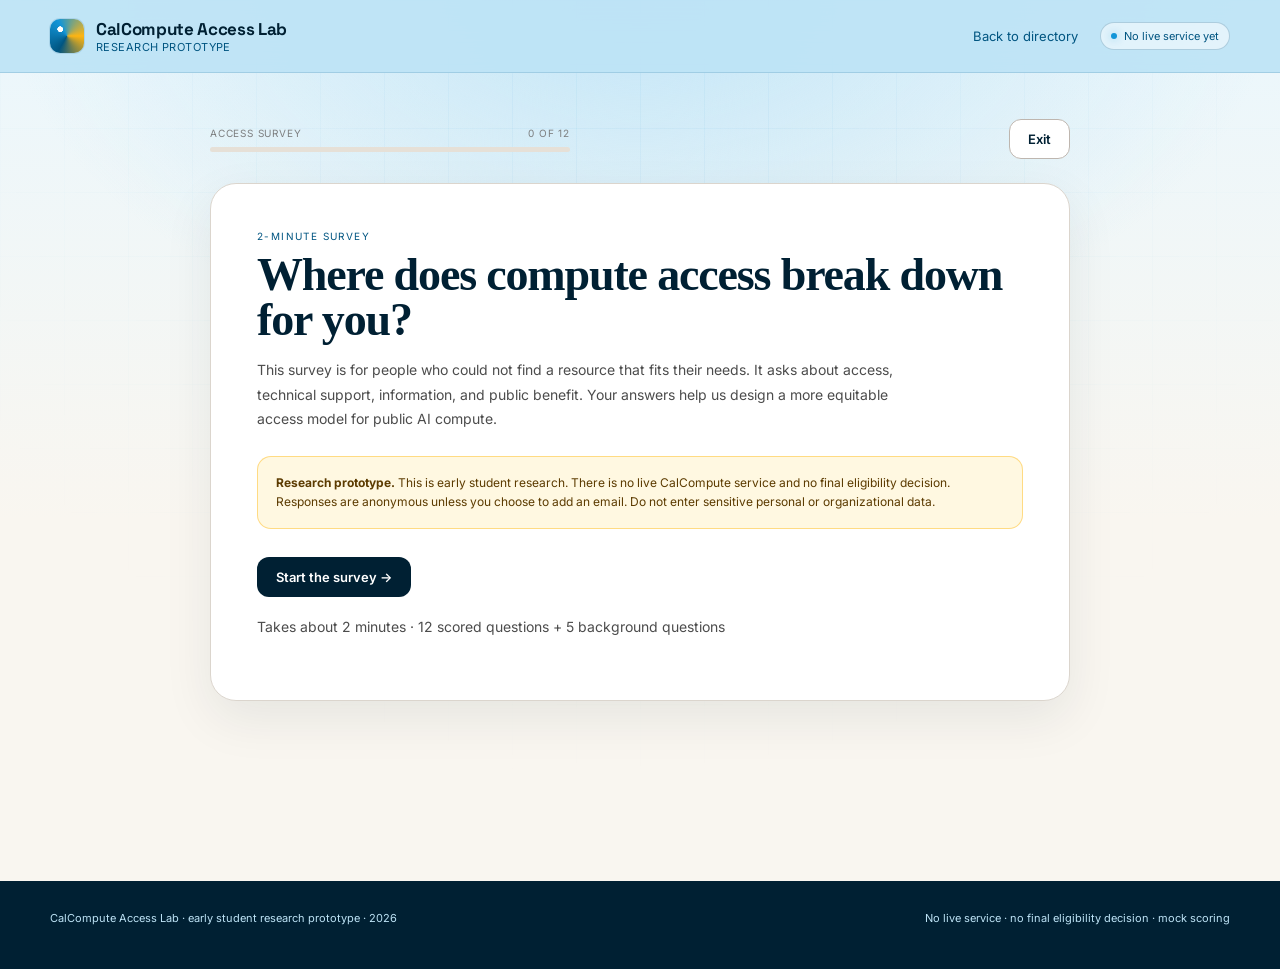
==== commit 79d39ed6: "Bust caches and soften popup overlay" ====
--- a/survey/index.html
+++ b/survey/index.html
@@ -5,8 +5,8 @@
   <meta name="viewport" content="width=device-width, initial-scale=1">
   <title>CalCompute Access Survey — Research prototype</title>
   <meta name="description" content="A 2-minute survey about access to public AI compute for California public-interest users.">
-  <link rel="stylesheet" href="../assets/styles.css">
-  <link rel="stylesheet" href="../assets/theme-calcompute.css">
+  <link rel="stylesheet" href="../assets/styles.css?v=20261125">
+  <link rel="stylesheet" href="../assets/theme-calcompute.css?v=20261125">
 </head>
 <body>
 
@@ -278,7 +278,7 @@
   </div>
 </footer>
 
-<script src="../assets/matrix.js"></script>
-<script src="../assets/survey.js"></script>
+<script src="../assets/matrix.js?v=20261125"></script>
+<script src="../assets/survey.js?v=20261125"></script>
 </body>
 </html>
--- a/assets/theme-calcompute.css
+++ b/assets/theme-calcompute.css
@@ -321,3 +321,32 @@
 .band-priority { color: #9b1c1c; background: #fee2e2; border-color: #fca5a5; }
 .band-support { color: #92400e; background: #fef3c7; border-color: #fcd34d; }
 .band-signpost { color: #065f46; background: #d1fae5; border-color: #6ee7b7; }
+
+/* Match the original CalCompute serif headings (Lyon Text fallback). */
+h1, h2, h3, h4,
+.dir-hero h1,
+.program-name,
+.popup h2,
+.contact-box h3,
+.result h1,
+.section-block h2,
+.matrix-head h3 {
+  font-family: "Lyon Text", Georgia, "Times New Roman", serif;
+  font-weight: 700;
+  letter-spacing: -0.025em;
+}
+
+/* Keep the Beta tag on the same line as the title. */
+.dir-hero h1 {
+  font-size: clamp(40px, 5.2vw, 58px);
+  max-width: 1200px;
+}
+.dir-beta {
+  font-family: "Kievit", Arial, sans-serif;
+  font-size: 11px;
+  vertical-align: middle;
+}
+
+/* Softer overlay so the page does not look black. */
+.popup-overlay { background: rgba(0, 32, 51, 0.22); backdrop-filter: blur(6px); }
+body.embed .popup-overlay { background: rgba(0, 32, 51, 0.10); }
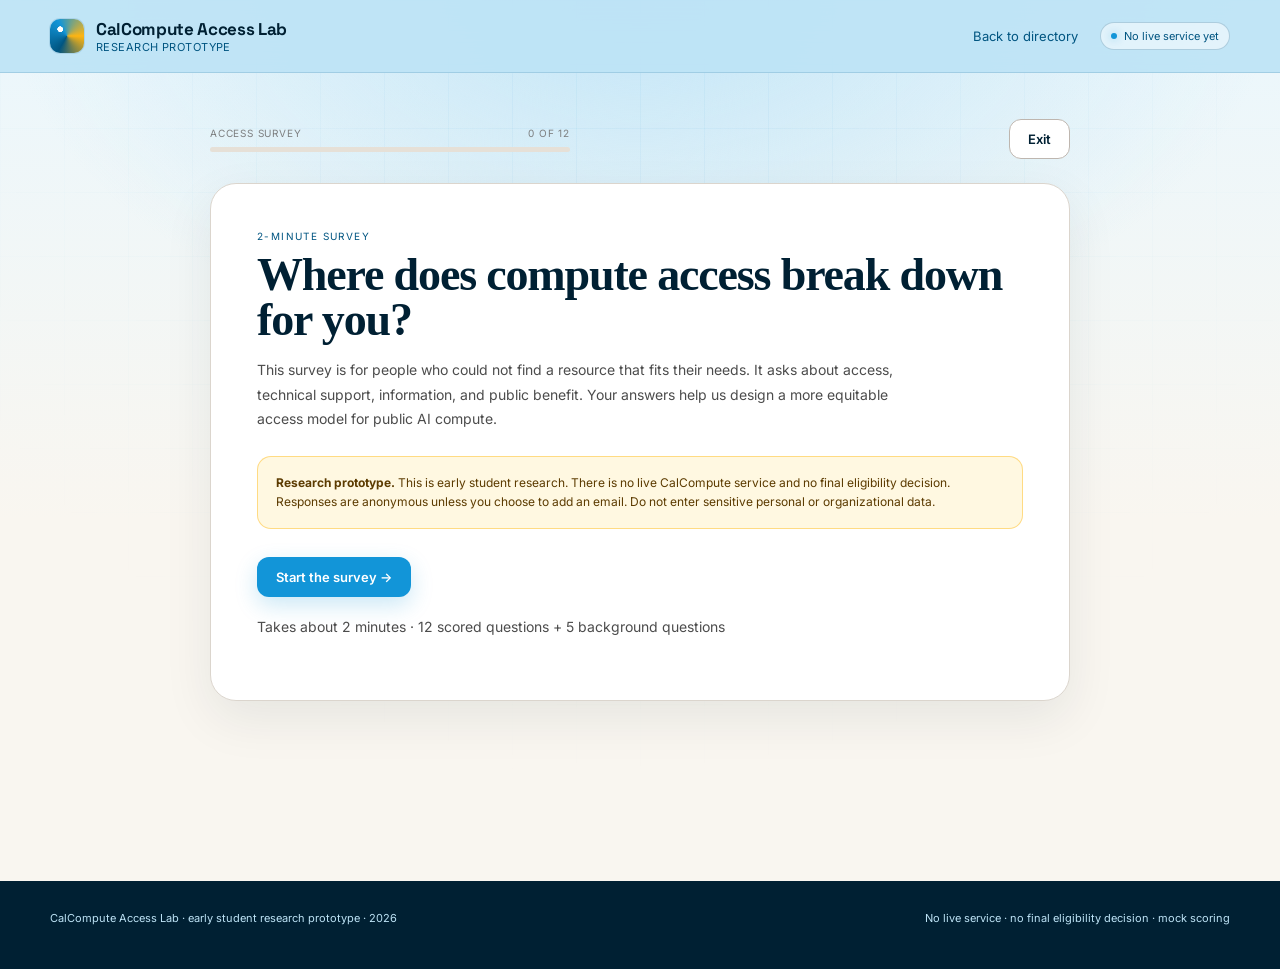
==== commit cc154414: "Make primary CTA UC blue and bump cache version" ====
--- a/survey/index.html
+++ b/survey/index.html
@@ -5,8 +5,8 @@
   <meta name="viewport" content="width=device-width, initial-scale=1">
   <title>CalCompute Access Survey — Research prototype</title>
   <meta name="description" content="A 2-minute survey about access to public AI compute for California public-interest users.">
-  <link rel="stylesheet" href="../assets/styles.css?v=20261125">
-  <link rel="stylesheet" href="../assets/theme-calcompute.css?v=20261125">
+  <link rel="stylesheet" href="../assets/styles.css?v=20261126">
+  <link rel="stylesheet" href="../assets/theme-calcompute.css?v=20261126">
 </head>
 <body>
 
@@ -278,7 +278,7 @@
   </div>
 </footer>
 
-<script src="../assets/matrix.js?v=20261125"></script>
-<script src="../assets/survey.js?v=20261125"></script>
+<script src="../assets/matrix.js?v=20261126"></script>
+<script src="../assets/survey.js?v=20261126"></script>
 </body>
 </html>
--- a/assets/theme-calcompute.css
+++ b/assets/theme-calcompute.css
@@ -95,11 +95,11 @@
 .searchbar input::placeholder { color: var(--cal-subtle); }
 
 .btn-primary {
-  background: var(--cal-blue-deep);
+  background: var(--cal-blue);
   color: #ffffff;
-  box-shadow: none;
-}
-.btn-primary:hover { background: var(--cal-blue-dark); box-shadow: none; }
+  box-shadow: 0 8px 22px rgba(18, 149, 216, 0.22);
+}
+.btn-primary:hover { background: var(--cal-blue-dark); box-shadow: 0 10px 26px rgba(0, 85, 129, 0.28); }
 .btn-ghost {
   background: #ffffff;
   border-color: var(--cal-border-strong);
